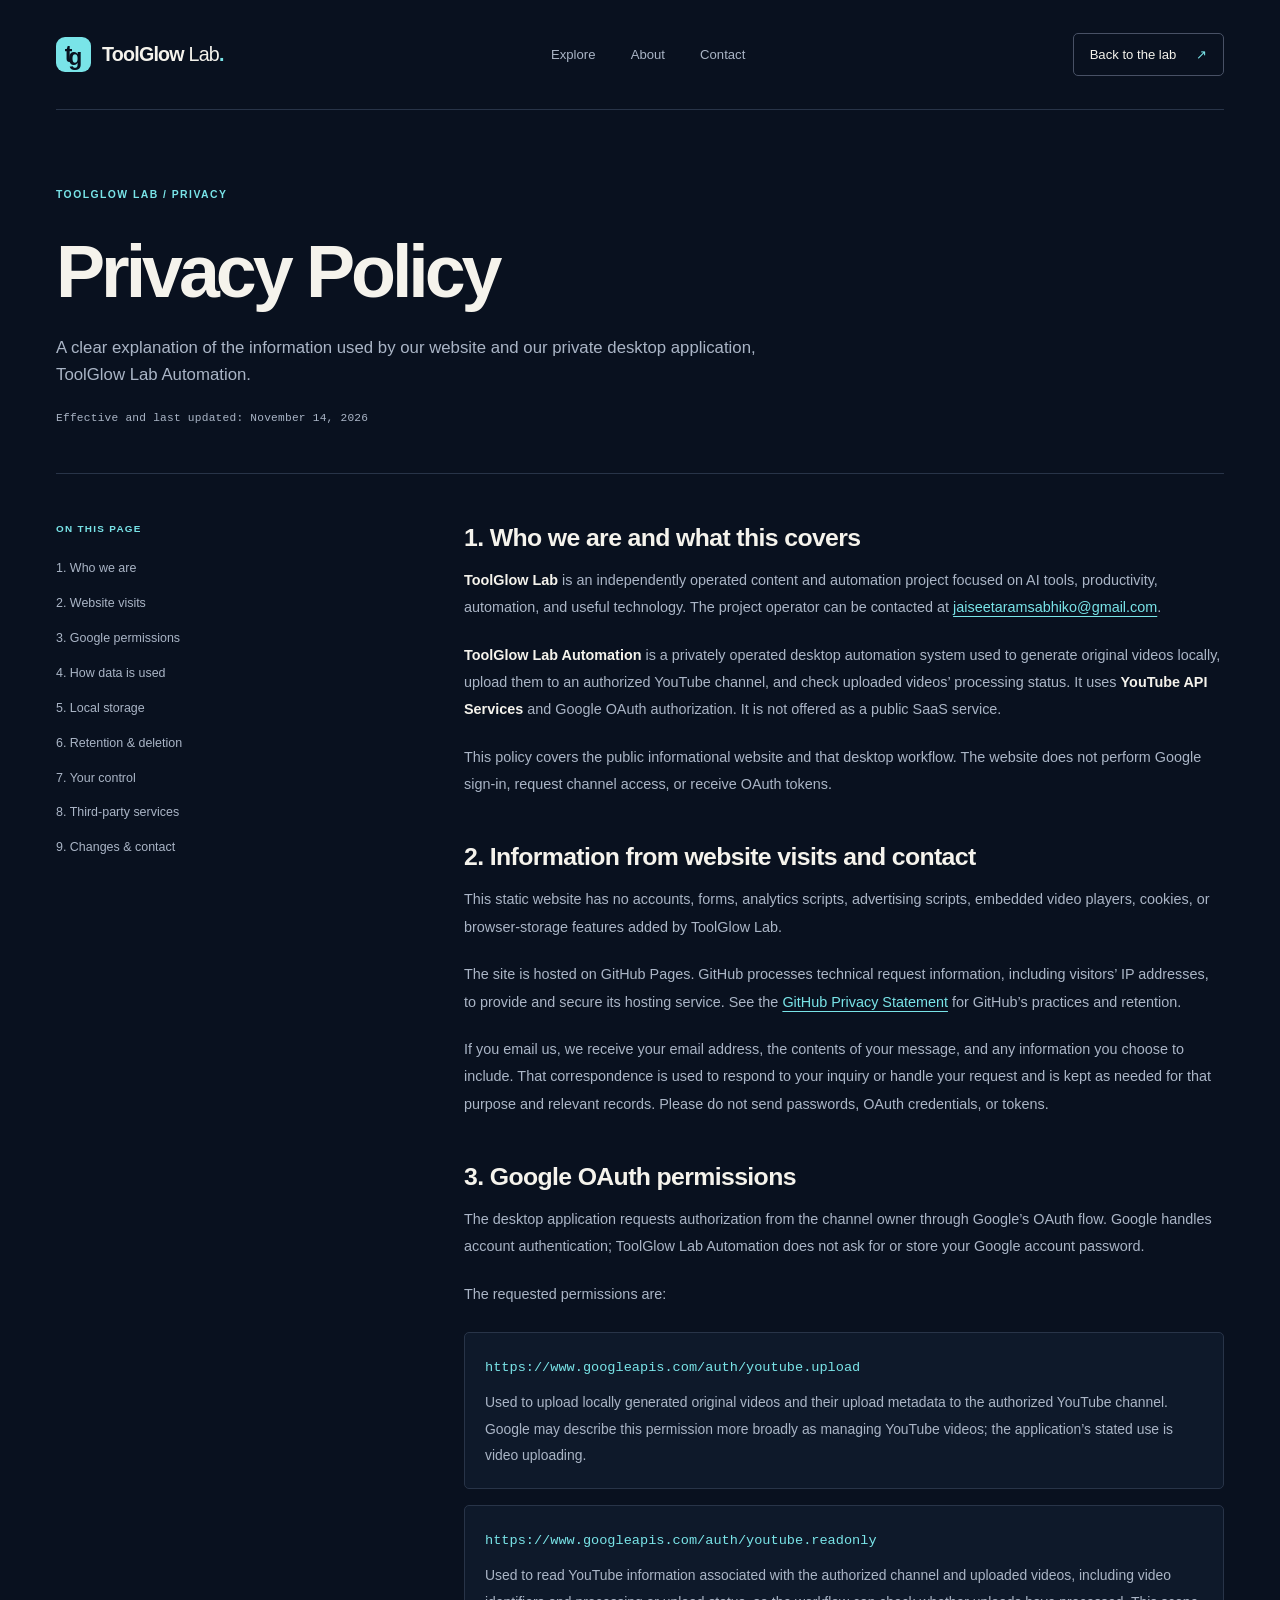
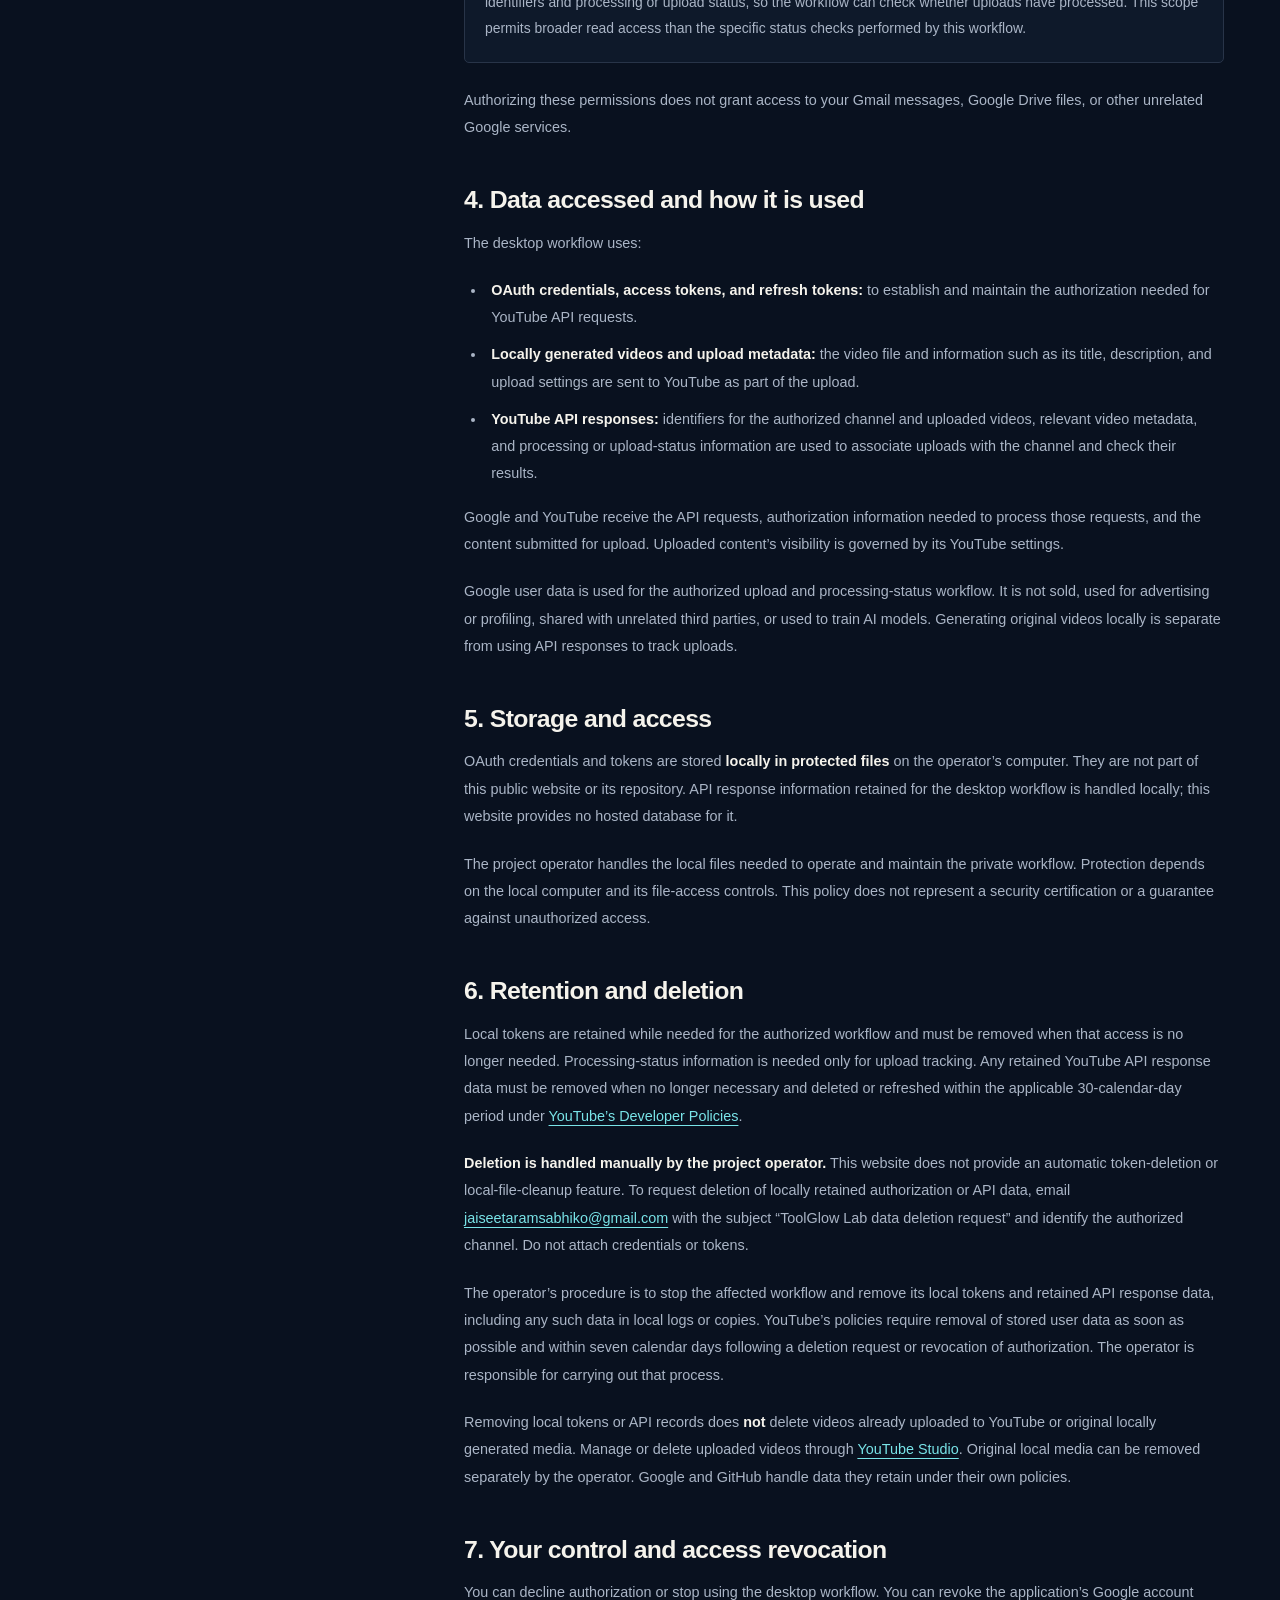
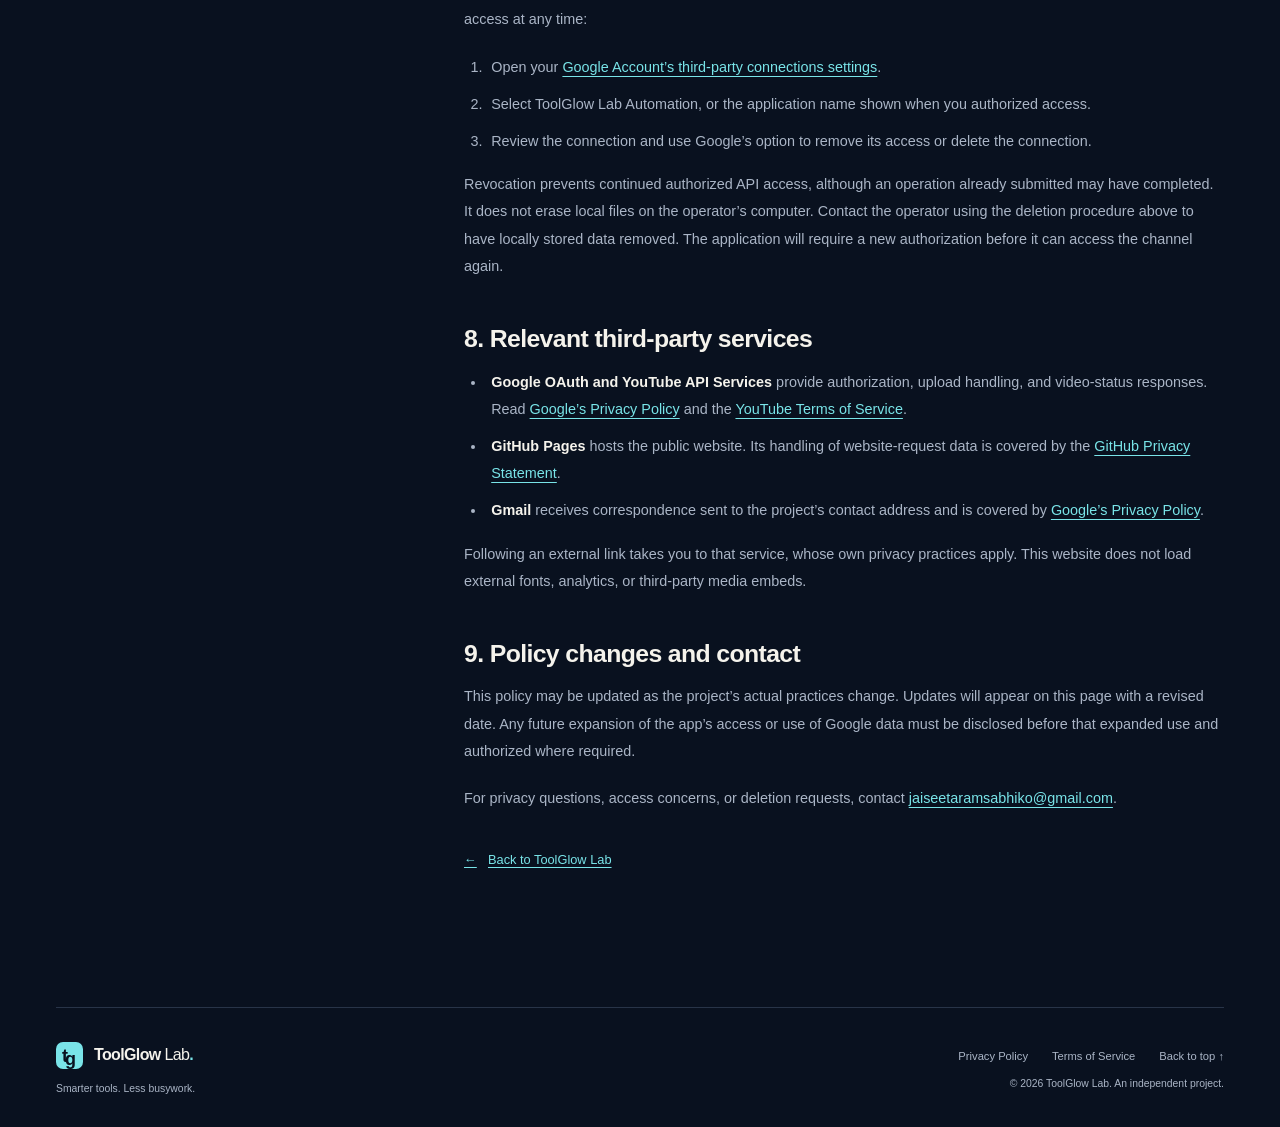
==== privacy.html @ 114b136e "Build ToolGlow Lab website and OAuth privacy documentation" ====
<!doctype html>
<html lang="en">
<head>
  <meta charset="utf-8">
  <meta name="viewport" content="width=device-width, initial-scale=1">
  <meta name="theme-color" content="#09111f">
  <title>Privacy Policy — ToolGlow Lab Automation</title>
  <meta name="description" content="How ToolGlow Lab Automation uses Google OAuth and YouTube API data, stores tokens locally, and handles access revocation and data deletion.">
  <link rel="canonical" href="https://devyanshmalhotra.github.io/toolglow-lab-site/privacy.html">
  <meta property="og:type" content="website">
  <meta property="og:site_name" content="ToolGlow Lab">
  <meta property="og:title" content="Privacy Policy — ToolGlow Lab Automation">
  <meta property="og:description" content="Understand our private desktop workflow, YouTube permissions, local token storage, and your control over access.">
  <meta property="og:url" content="https://devyanshmalhotra.github.io/toolglow-lab-site/privacy.html">
  <meta property="og:image" content="https://devyanshmalhotra.github.io/toolglow-lab-site/assets/social.png">
  <meta name="twitter:card" content="summary_large_image">
  <link rel="icon" href="assets/favicon.svg" type="image/svg+xml">
  <link rel="stylesheet" href="styles.css">
</head>
<body>
  <a class="skip-link" href="#main">Skip to content</a>
  <header class="site-header wrap"><a class="brand" href="index.html" aria-label="ToolGlow Lab home"><span class="brand-mark" aria-hidden="true">t<span>g</span></span><span>ToolGlow <strong>Lab</strong><span class="brand-dot">.</span></span></a><nav aria-label="Main navigation"><a href="index.html#explore">Explore</a><a href="index.html#about">About</a><a href="index.html#contact">Contact</a></nav><a class="header-contact" href="index.html">Back to the lab <span aria-hidden="true">↗</span></a></header>
  <main id="main" class="wrap">
    <div class="legal-hero"><p class="eyebrow">TOOLGLOW LAB / PRIVACY</p><h1>Privacy Policy</h1><p class="lead">A clear explanation of the information used by our website and our private desktop application, ToolGlow Lab Automation.</p><p class="legal-meta">Effective and last updated: November 14, 2026</p></div>
    <div class="legal-layout">
      <aside class="legal-toc" aria-label="Policy contents"><h2>ON THIS PAGE</h2><nav aria-label="Privacy Policy sections"><a href="#scope">1. Who we are</a><a href="#website">2. Website visits</a><a href="#permissions">3. Google permissions</a><a href="#data-use">4. How data is used</a><a href="#storage">5. Local storage</a><a href="#retention">6. Retention &amp; deletion</a><a href="#control">7. Your control</a><a href="#third-parties">8. Third-party services</a><a href="#changes">9. Changes &amp; contact</a></nav></aside>
      <article class="legal-content" aria-label="Privacy Policy for ToolGlow Lab Automation">
        <section id="scope"><h2>1. Who we are and what this covers</h2><p><strong>ToolGlow Lab</strong> is an independently operated content and automation project focused on AI tools, productivity, automation, and useful technology. The project operator can be contacted at <a href="mailto:jaiseetaramsabhiko@gmail.com">jaiseetaramsabhiko@gmail.com</a>.</p><p><strong>ToolGlow Lab Automation</strong> is a privately operated desktop automation system used to generate original videos locally, upload them to an authorized YouTube channel, and check uploaded videos’ processing status. It uses <strong>YouTube API Services</strong> and Google OAuth authorization. It is not offered as a public SaaS service.</p><p>This policy covers the public informational website and that desktop workflow. The website does not perform Google sign-in, request channel access, or receive OAuth tokens.</p></section>
        <section id="website"><h2>2. Information from website visits and contact</h2><p>This static website has no accounts, forms, analytics scripts, advertising scripts, embedded video players, cookies, or browser-storage features added by ToolGlow Lab.</p><p>The site is hosted on GitHub Pages. GitHub processes technical request information, including visitors’ IP addresses, to provide and secure its hosting service. See the <a href="https://docs.github.com/en/site-policy/privacy-policies/github-general-privacy-statement">GitHub Privacy Statement</a> for GitHub’s practices and retention.</p><p>If you email us, we receive your email address, the contents of your message, and any information you choose to include. That correspondence is used to respond to your inquiry or handle your request and is kept as needed for that purpose and relevant records. Please do not send passwords, OAuth credentials, or tokens.</p></section>
        <section id="permissions"><h2>3. Google OAuth permissions</h2><p>The desktop application requests authorization from the channel owner through Google’s OAuth flow. Google handles account authentication; ToolGlow Lab Automation does not ask for or store your Google account password.</p><p>The requested permissions are:</p><dl class="scope-list"><div><dt><code>https://www.googleapis.com/auth/youtube.upload</code></dt><dd>Used to upload locally generated original videos and their upload metadata to the authorized YouTube channel. Google may describe this permission more broadly as managing YouTube videos; the application’s stated use is video uploading.</dd></div><div><dt><code>https://www.googleapis.com/auth/youtube.readonly</code></dt><dd>Used to read YouTube information associated with the authorized channel and uploaded videos, including video identifiers and processing or upload status, so the workflow can check whether uploads have processed. This scope permits broader read access than the specific status checks performed by this workflow.</dd></div></dl><p>Authorizing these permissions does not grant access to your Gmail messages, Google Drive files, or other unrelated Google services.</p></section>
        <section id="data-use"><h2>4. Data accessed and how it is used</h2><p>The desktop workflow uses:</p><ul><li><strong>OAuth credentials, access tokens, and refresh tokens:</strong> to establish and maintain the authorization needed for YouTube API requests.</li><li><strong>Locally generated videos and upload metadata:</strong> the video file and information such as its title, description, and upload settings are sent to YouTube as part of the upload.</li><li><strong>YouTube API responses:</strong> identifiers for the authorized channel and uploaded videos, relevant video metadata, and processing or upload-status information are used to associate uploads with the channel and check their results.</li></ul><p>Google and YouTube receive the API requests, authorization information needed to process those requests, and the content submitted for upload. Uploaded content’s visibility is governed by its YouTube settings.</p><p>Google user data is used for the authorized upload and processing-status workflow. It is not sold, used for advertising or profiling, shared with unrelated third parties, or used to train AI models. Generating original videos locally is separate from using API responses to track uploads.</p></section>
        <section id="storage"><h2>5. Storage and access</h2><p>OAuth credentials and tokens are stored <strong>locally in protected files</strong> on the operator’s computer. They are not part of this public website or its repository. API response information retained for the desktop workflow is handled locally; this website provides no hosted database for it.</p><p>The project operator handles the local files needed to operate and maintain the private workflow. Protection depends on the local computer and its file-access controls. This policy does not represent a security certification or a guarantee against unauthorized access.</p></section>
        <section id="retention"><h2>6. Retention and deletion</h2><p>Local tokens are retained while needed for the authorized workflow and must be removed when that access is no longer needed. Processing-status information is needed only for upload tracking. Any retained YouTube API response data must be removed when no longer necessary and deleted or refreshed within the applicable 30-calendar-day period under <a href="https://developers.google.com/youtube/terms/developer-policies">YouTube’s Developer Policies</a>.</p><p><strong>Deletion is handled manually by the project operator.</strong> This website does not provide an automatic token-deletion or local-file-cleanup feature. To request deletion of locally retained authorization or API data, email <a href="mailto:jaiseetaramsabhiko@gmail.com?subject=ToolGlow%20Lab%20data%20deletion%20request">jaiseetaramsabhiko@gmail.com</a> with the subject “ToolGlow Lab data deletion request” and identify the authorized channel. Do not attach credentials or tokens.</p><p>The operator’s procedure is to stop the affected workflow and remove its local tokens and retained API response data, including any such data in local logs or copies. YouTube’s policies require removal of stored user data as soon as possible and within seven calendar days following a deletion request or revocation of authorization. The operator is responsible for carrying out that process.</p><p>Removing local tokens or API records does <strong>not</strong> delete videos already uploaded to YouTube or original locally generated media. Manage or delete uploaded videos through <a href="https://studio.youtube.com/">YouTube Studio</a>. Original local media can be removed separately by the operator. Google and GitHub handle data they retain under their own policies.</p></section>
        <section id="control"><h2>7. Your control and access revocation</h2><p>You can decline authorization or stop using the desktop workflow. You can revoke the application’s Google account access at any time:</p><ol><li>Open your <a href="https://myaccount.google.com/connections">Google Account’s third-party connections settings</a>.</li><li>Select ToolGlow Lab Automation, or the application name shown when you authorized access.</li><li>Review the connection and use Google’s option to remove its access or delete the connection.</li></ol><p>Revocation prevents continued authorized API access, although an operation already submitted may have completed. It does not erase local files on the operator’s computer. Contact the operator using the deletion procedure above to have locally stored data removed. The application will require a new authorization before it can access the channel again.</p></section>
        <section id="third-parties"><h2>8. Relevant third-party services</h2><ul><li><strong>Google OAuth and YouTube API Services</strong> provide authorization, upload handling, and video-status responses. Read <a href="https://policies.google.com/privacy">Google’s Privacy Policy</a> and the <a href="https://www.youtube.com/t/terms">YouTube Terms of Service</a>.</li><li><strong>GitHub Pages</strong> hosts the public website. Its handling of website-request data is covered by the <a href="https://docs.github.com/en/site-policy/privacy-policies/github-general-privacy-statement">GitHub Privacy Statement</a>.</li><li><strong>Gmail</strong> receives correspondence sent to the project’s contact address and is covered by <a href="https://policies.google.com/privacy">Google’s Privacy Policy</a>.</li></ul><p>Following an external link takes you to that service, whose own privacy practices apply. This website does not load external fonts, analytics, or third-party media embeds.</p></section>
        <section id="changes"><h2>9. Policy changes and contact</h2><p>This policy may be updated as the project’s actual practices change. Updates will appear on this page with a revised date. Any future expansion of the app’s access or use of Google data must be disclosed before that expanded use and authorized where required.</p><p>For privacy questions, access concerns, or deletion requests, contact <a href="mailto:jaiseetaramsabhiko@gmail.com">jaiseetaramsabhiko@gmail.com</a>.</p><a class="back-link" href="index.html"><span aria-hidden="true">←</span> Back to ToolGlow Lab</a></section>
      </article>
    </div>
  </main>
  <footer class="site-footer wrap"><div><a class="brand footer-brand" href="index.html"><span class="brand-mark" aria-hidden="true">t<span>g</span></span><span>ToolGlow <strong>Lab</strong><span class="brand-dot">.</span></span></a><p>Smarter tools. Less busywork.</p></div><div class="footer-end"><nav aria-label="Legal navigation"><a href="privacy.html" aria-current="page">Privacy Policy</a><a href="terms.html">Terms of Service</a><a href="#main">Back to top ↑</a></nav><p>© 2026 ToolGlow Lab. An independent project.</p></div></footer>
</body>
</html>
---- styles.css ----
/* ToolGlow Lab — system fonts, local assets, no external requests. */
:root{color-scheme:dark;--bg:#09111f;--panel:#0e192a;--text:#f5f3ec;--muted:#aab5c6;--cyan:#79e4e8;--orange:#ffab73;--line:#283448;--font:Inter,"Segoe UI",Arial,sans-serif}
*,*::before,*::after{box-sizing:border-box}
html{scroll-behavior:smooth;scroll-padding-top:2rem}
body{margin:0;background:var(--bg);color:var(--text);font-family:var(--font);font-size:16px;line-height:1.65;-webkit-font-smoothing:antialiased}
::selection{background:var(--cyan);color:var(--bg)}
a{color:inherit;text-underline-offset:.25em}
a:hover{color:var(--cyan)}
a:focus-visible,summary:focus-visible{outline:3px solid var(--cyan);outline-offset:6px;border-radius:3px}
svg{display:block;fill:none;stroke:currentColor;stroke-width:1.6;stroke-linejoin:round;stroke-linecap:round}
h1,h2,h3,p{margin-top:0}
h1,h2,h3{line-height:1.1}
h2{font-size:clamp(2rem,3.5vw,3.3rem);letter-spacing:-.045em;font-weight:600;margin-bottom:1.5rem}
h3{font-size:1.25rem;font-weight:600;letter-spacing:-.025em}
p{color:var(--muted);margin-bottom:1.25rem}
.wrap{width:min(1280px,calc(100% - 112px));margin-inline:auto}
.cyan{color:var(--cyan)}.orange{color:var(--orange)}
.skip-link{position:fixed;left:1rem;top:-100px;background:var(--cyan);color:var(--bg);padding:.8rem 1.2rem;z-index:10;font-weight:700}
.skip-link:focus{top:1rem}
.site-header{min-height:110px;display:flex;align-items:center;justify-content:space-between;gap:2rem;border-bottom:1px solid var(--line)}
.brand{display:inline-flex;align-items:center;gap:11px;text-decoration:none;font-size:1.23rem;letter-spacing:-.04em;white-space:nowrap;font-weight:600;color:var(--text)}
.brand strong{font-weight:400}.brand-dot{color:var(--cyan)}
.brand-mark{height:35px;width:35px;display:inline-flex;align-items:center;justify-content:center;background:var(--cyan);color:var(--bg);font-weight:750;font-size:23px;letter-spacing:-4px;border-radius:9px;padding-right:4px;line-height:1}.brand-mark span{transform:translateY(3px)}
.site-header nav{display:flex;align-items:center;gap:2.2rem}
.site-header nav a,.header-contact{font-size:.82rem;text-decoration:none;color:var(--muted)}
.site-header nav a:hover{color:var(--text)}
.header-contact{padding:.6rem 1rem;border:1px solid #485165;border-radius:5px;color:var(--text)}
.header-contact span{padding-left:1rem;color:var(--cyan)}
.hero{display:grid;grid-template-columns:1.15fr 1fr;align-items:center;gap:3rem;padding-block:94px 88px}
.eyebrow{display:flex;align-items:center;gap:10px;font-size:.65rem;letter-spacing:.14em;font-weight:650;text-transform:uppercase;color:var(--cyan);margin-bottom:1.8rem}
.status-dot{display:inline-block;width:6px;height:6px;border-radius:50%;background:var(--cyan);box-shadow:0 0 13px #79e4e855;flex-shrink:0}
.hero h1{font-size:clamp(3rem,5.8vw,5.65rem);letter-spacing:-.065em;font-weight:600;line-height:1.055;margin-bottom:1.8rem}
.hero-description{font-size:1.02rem;max-width:440px;line-height:1.8}
.hero-actions{display:flex;gap:1.8rem;align-items:center;margin-top:2rem}
.button{display:inline-flex;gap:2.2rem;align-items:center;padding:.85rem 1.25rem;font-size:.8rem;font-weight:700;text-decoration:none;border-radius:4px;transition:transform .2s,background .2s}
.button-primary{background:var(--cyan);color:var(--bg)}
.button-primary:hover{background:#a5f4f5;color:var(--bg);transform:translateY(-2px)}
.text-link{font-size:.8rem;text-decoration:none;display:inline-flex;align-items:center;gap:1rem;color:var(--text);padding-block:.5rem}
.text-link span{color:var(--cyan)}
.hero-note{font-size:.68rem;margin:1.8rem 0 0;color:#8d9aae}
.hero-note span{display:inline-grid;place-items:center;border:1px solid #667387;border-radius:4px;width:22px;height:16px;font-size:8px;margin-right:7px;color:var(--muted)}
.lab-visual{position:relative;height:450px;isolation:isolate;border:1px solid var(--line);border-radius:13px;overflow:hidden;background:radial-gradient(ellipse at 55% 40%,#15334466,transparent 67%),linear-gradient(#16243744 1px,transparent 1px),linear-gradient(90deg,#16243744 1px,transparent 1px),#0c1625;background-size:auto,28px 28px,28px 28px,auto;animation:arrive .8s ease-out both}
.visual-topline,.visual-bottomline{position:absolute;left:24px;right:24px;display:flex;align-items:center;justify-content:space-between;font-family:Consolas,monospace;font-size:9px;letter-spacing:.13em;color:var(--muted)}
.visual-topline{top:17px}.visual-cross{font-size:20px;color:var(--cyan)}.visual-bottomline{bottom:20px;font-size:8px;gap:8px}.visual-bottomline>span:nth-child(2){color:#4e6479;overflow:hidden}
.orbit{border:1px solid #79e4e81a;position:absolute;border-radius:50%;z-index:-1}.orbit-one{width:330px;height:330px;left:calc(50% - 165px);top:45px}.orbit-two{width:440px;height:440px;left:calc(50% - 220px);top:-10px}
.idea-label{position:absolute;left:29px;top:73px;font-size:11px;color:var(--muted);display:flex;gap:9px;align-items:center;transform:rotate(-5deg)}
.tiny-square{width:7px;height:7px;background:var(--orange)}
.tool-tile{position:absolute;width:76px;height:76px;border-radius:19px;display:grid;place-items:center;box-shadow:0 18px 26px #0005;z-index:2}.tool-tile svg{width:42px;height:42px;stroke-width:2}
.tile-cyan{background:#b0f4ed;color:#113a42;top:111px;left:45px;transform:rotate(-13deg);border:5px solid #79d7d5}
.tile-cyan svg{fill:#113a42;stroke-width:0}
.tile-orange{background:#ffbc8a;color:#663818;right:32px;top:89px;transform:rotate(15deg);border:5px solid #e99b66}
.tile-small{width:58px;height:58px;background:#192b42;color:var(--cyan);border:1px solid #3b5268;right:23px;bottom:106px;transform:rotate(-8deg)}.tile-small svg{width:32px;height:32px}
.workflow-card{position:absolute;left:19%;top:165px;width:66%;padding:23px 25px 20px;background:linear-gradient(125deg,#21354a,#142539);border:1px solid #476276;border-radius:10px;transform:rotate(-4deg);box-shadow:0 25px 50px #0005}
.workflow-card-label{display:flex;gap:8px;align-items:center;font-family:Consolas,monospace;font-size:8px;letter-spacing:.07em;color:var(--cyan);margin-bottom:19px}
.workflow-card>div:nth-child(2){font-size:clamp(1.4rem,2.5vw,2rem);line-height:1.15;font-weight:600;letter-spacing:-.045em}.workflow-card>div:nth-child(2)>span{color:#b6c7d6}
.workflow-line{display:flex;gap:5px;margin-top:22px;align-items:center}.workflow-line>span{width:33px;height:4px;border-radius:8px;background:var(--cyan)}.workflow-line>span:nth-child(2){opacity:.4}.workflow-line>span:nth-child(3){opacity:.15}.workflow-line b{margin-left:auto;color:var(--cyan);line-height:1;font-size:20px}
.time-label{position:absolute;bottom:62px;left:45px;font-size:10px;display:flex;gap:10px;align-items:center;color:var(--muted)}.time-label>span{border:1px solid #446961;color:var(--cyan);border-radius:50%;width:19px;height:19px;display:grid;place-items:center}
.topic-strip{border-block:1px solid var(--line);background:#0d1827}.topic-strip>.wrap{display:flex;justify-content:space-between;gap:2rem;padding-block:19px;font-size:.7rem;color:var(--muted)}.topic-strip strong{font-weight:500;color:var(--text)}.strip-topics{display:flex;gap:1.5rem;align-items:center;letter-spacing:.12em;font-size:.6rem}.strip-topics i{font-style:normal;color:var(--orange);font-size:1rem;line-height:1}
.section{padding-block:92px;border-bottom:1px solid var(--line)}
.section-heading{display:flex;justify-content:space-between;align-items:flex-end;gap:2rem;margin-bottom:42px}.section-heading h2{margin-bottom:0}.section-heading>p{font-size:.87rem;margin-bottom:3px;line-height:1.8}
.category-grid{display:grid;grid-template-columns:repeat(4,1fr);border:1px solid var(--line);border-radius:7px;overflow:hidden;background:linear-gradient(140deg,#101d2e55,transparent)}
.category{position:relative;padding:29px 25px 25px;transition:background .2s}.category+.category{border-left:1px solid var(--line)}.category:hover{background:#152438}.category-number{position:absolute;right:23px;top:26px;color:#8491a5;font-size:.62rem;font-family:Consolas,monospace}.category-icon{width:39px;height:39px;color:var(--cyan);margin-bottom:38px}.category:nth-child(even) .category-icon{color:var(--orange)}.category h3{margin-bottom:14px}.category p{font-size:.8rem;line-height:1.85;min-height:90px}.category-label{font-size:.48rem;letter-spacing:.11em;color:#a2b2c7;display:block;margin-top:2rem}
.about-section{display:grid;grid-template-columns:1fr 1fr;gap:6rem}.about-copy p{font-size:.9rem;line-height:1.9}.about-copy .large-copy{font-size:1.25rem;line-height:1.6;color:var(--text);letter-spacing:-.02em}.about-copy .text-link{margin-top:.4rem}
.shorts-section{display:grid;grid-template-columns:1fr 1fr;gap:6rem;align-items:center}.shorts-art{min-height:480px;position:relative;display:grid;place-items:center;overflow:hidden;background:radial-gradient(ellipse at 50% 45%,#10353f 0,transparent 70%),#0c1726;border:1px solid var(--line);border-radius:8px}.shorts-art::before,.shorts-art::after{content:"";position:absolute;width:240px;height:340px;border:1px solid #2d4653;border-radius:18px;transform:rotate(-14deg)}.shorts-art::after{transform:rotate(12deg);border-color:#42504a}.shorts-frame{position:relative;z-index:1;width:226px;min-height:355px;background:var(--cyan);color:var(--bg);border:6px solid #20404b;border-radius:19px;padding:21px 18px;transform:rotate(-5deg);box-shadow:0 25px 50px #0006;display:flex;flex-direction:column}.shorts-frame-label{font-family:Consolas,monospace;font-size:8px;letter-spacing:.1em}.shorts-star{font-size:79px;line-height:1.3;margin-block:8px;align-self:flex-end}.shorts-art-title{font-size:31px;font-weight:650;letter-spacing:-.055em;line-height:1.03}.shorts-art-title em{font-style:normal;color:#22515a}.shorts-frame-bottom{display:flex;justify-content:space-between;border-top:1px solid #34757a;padding-top:12px;margin-top:24px;font-size:7px;letter-spacing:.03em}.art-caption{position:absolute;bottom:17px;font-size:8px;letter-spacing:.16em;color:var(--muted)}
.shorts-copy>p:not(.eyebrow){font-size:.88rem;line-height:1.9}.process-list{list-style:none;padding:0;margin:26px 0}.process-list li{display:flex;gap:18px;padding:17px 0;border-top:1px solid var(--line)}.process-list li>span{font-family:Consolas,monospace;color:var(--orange);font-size:10px;padding-top:3px}.process-list h3{font-size:.85rem;margin:0 0 7px}.process-list p{font-size:.78rem;margin-bottom:0}.shorts-copy .small-note{font-size:.65rem!important;color:#9caabd}
.automation-section{display:grid;grid-template-columns:1fr 1fr;gap:6rem}.automation-intro>p:not(.eyebrow){font-size:.88rem;max-width:320px}.automation-details>p{font-size:.9rem;line-height:1.9}.automation-details>p:first-child{color:var(--text)}code{font-family:Consolas,monospace;color:var(--cyan);font-size:.88em;overflow-wrap:anywhere}.info-note{display:flex;gap:12px;padding:18px 20px;background:#101f30;border-left:2px solid var(--cyan);margin-top:27px}.info-note>span{color:var(--cyan)}.info-note p{font-size:.75rem;line-height:1.8;margin:0}
.contact-section{padding-block:96px 100px;text-align:center}.contact-section .eyebrow{justify-content:center}.contact-section h2{font-size:clamp(2.2rem,4.8vw,4.4rem);line-height:1.1}.contact-section>p:not(.eyebrow){font-size:.85rem}.contact-email{display:inline-flex;align-items:center;justify-content:center;gap:1.4rem;padding-bottom:8px;border-bottom:1px solid #596573;text-decoration:none;font-size:clamp(.85rem,2.1vw,1.3rem);overflow-wrap:anywhere}.contact-email span{color:var(--orange);flex-shrink:0}
.site-footer{border-top:1px solid var(--line);padding-block:34px 30px;display:flex;justify-content:space-between;align-items:center;gap:2rem}.footer-brand{font-size:1rem}.footer-brand .brand-mark{height:27px;width:27px;font-size:18px;border-radius:7px;letter-spacing:-3px}.site-footer p{font-size:.65rem;margin:10px 0 0}.footer-end{text-align:right}.footer-end nav{display:flex;gap:1.5rem}.footer-end nav a{font-size:.7rem;text-decoration:none;color:var(--muted)}.footer-end nav a:hover{color:var(--cyan)}
/* Legal pages share the same accessible, buildless navigation and typography. */
.legal-hero{padding-block:76px 45px;border-bottom:1px solid var(--line)}.legal-hero h1{font-size:clamp(2.5rem,6vw,4.6rem);letter-spacing:-.055em;margin-bottom:1.3rem}.legal-hero .lead{max-width:700px;font-size:1.05rem}.legal-meta{font-family:Consolas,monospace;font-size:.7rem;letter-spacing:.02em;margin-bottom:0}
.legal-layout{display:grid;grid-template-columns:230px minmax(0,760px);gap:80px;padding-block:50px 90px;justify-content:space-between;align-items:start}.legal-toc{position:sticky;top:28px}.legal-toc h2{font-size:.62rem;letter-spacing:.13em;color:var(--cyan);margin-bottom:1rem}.legal-toc a{display:block;padding:.45rem 0;font-size:.78rem;color:var(--muted);text-decoration:none}.legal-toc a:hover{color:var(--cyan)}.legal-content section{margin-bottom:2.8rem;scroll-margin-top:2rem}.legal-content h2{font-size:1.55rem;letter-spacing:-.025em;margin-bottom:1rem}.legal-content h3{font-size:1rem;margin:1.6rem 0 .8rem}.legal-content p,.legal-content li{font-size:.9rem;line-height:1.9;color:var(--muted)}.legal-content strong{color:var(--text);font-weight:600}.legal-content a{color:var(--cyan);overflow-wrap:anywhere}.legal-content ul,.legal-content ol{padding-left:1.4rem}.legal-content li{padding-left:.3rem;margin-bottom:.6rem}.legal-content .info-note{margin-bottom:2rem}.scope-list{display:grid;gap:1rem;margin:1.5rem 0}.scope-list>div{padding:20px;background:var(--panel);border:1px solid var(--line);border-radius:5px}.scope-list dt{margin-bottom:.6rem}.scope-list dd{margin:0;font-size:.87rem;color:var(--muted);line-height:1.9}.scope-list code{font-size:.85rem}.legal-content .back-link{display:inline-flex;gap:.7rem;margin-top:1rem;font-size:.8rem}
.error-page{min-height:65vh;padding-block:100px}.error-page h1{font-size:clamp(2.5rem,6vw,5rem);letter-spacing:-.05em}.error-page .button{margin-top:1rem}
@keyframes arrive{from{opacity:0;transform:translateY(12px)}to{opacity:1;transform:translateY(0)}}
@media(min-width:1600px){.hero{padding-block:110px}.hero h1{font-size:5.8rem}}
@media(max-width:1100px){.wrap{width:calc(100% - 64px)}.hero{gap:2rem}.hero-actions{gap:1rem}.hero-actions .text-link{font-size:.7rem}.hero h1{font-size:clamp(3rem,6vw,5rem)}.category{padding:24px 18px}.category-label{font-size:.44rem}.about-section,.shorts-section,.automation-section{gap:3.5rem}.legal-layout{gap:45px;grid-template-columns:190px minmax(0,1fr)}}
@media(max-width:820px){.site-header{gap:1.2rem;min-height:94px}.site-header nav{gap:1.2rem}.site-header nav a{font-size:.73rem}.header-contact{display:none}.hero{grid-template-columns:1fr;padding-block:62px;gap:44px}.hero-copy{max-width:620px}.hero h1{font-size:clamp(3.3rem,9vw,5.4rem)}.hero-description{max-width:500px}.hero-actions .text-link{font-size:.8rem}.lab-visual{height:410px;width:100%;max-width:600px;justify-self:center}.workflow-card{width:56%;left:23%;top:140px}.workflow-card>div:nth-child(2){font-size:2.2rem}.tile-cyan{left:13%;top:97px}.tile-orange{right:14%;top:75px}.tile-small{right:11%;bottom:88px}.idea-label{left:11%;top:57px}.time-label{left:15%;bottom:58px}.topic-strip>.wrap{flex-wrap:wrap;justify-content:center;gap:.5rem}.strip-topics{gap:1.2rem}.section{padding-block:65px}.category-grid{grid-template-columns:repeat(2,1fr)}.category{padding:28px}.category:nth-child(3){border-left:0}.category:nth-child(n+3){border-top:1px solid var(--line)}.category p{min-height:0}.category-label{font-size:.5rem}.about-section,.automation-section{gap:2rem;grid-template-columns:1fr 1fr}.shorts-section{gap:2.5rem;grid-template-columns:.9fr 1fr}.shorts-art{min-height:420px}.shorts-frame{width:200px;min-height:330px}.shorts-art-title{font-size:28px}.shorts-art::before,.shorts-art::after{width:200px;height:320px}.shorts-star{font-size:70px}.section-heading>p{max-width:245px}.legal-layout{grid-template-columns:1fr;gap:35px}.legal-toc{position:static;border-bottom:1px solid var(--line);padding-bottom:25px}.legal-toc nav{display:flex;flex-wrap:wrap;gap:0 1.5rem}.site-footer{align-items:flex-start}.footer-end nav{gap:1rem}}
@media(max-width:560px){.wrap{width:calc(100% - 40px)}.site-header{min-height:112px;flex-wrap:wrap;align-content:center;gap:12px;padding-block:17px}.brand{font-size:1.15rem}.site-header nav{width:100%;justify-content:space-between;gap:.6rem}.site-header nav a{font-size:.75rem;padding-block:4px}.hero{padding-block:43px 42px;gap:35px}.eyebrow{font-size:.55rem;letter-spacing:.1em;margin-bottom:1.5rem}.hero h1{font-size:clamp(2.6rem,10.9vw,3.9rem)}.hero-description{font-size:.9rem}.hero-actions{gap:1.2rem;flex-wrap:wrap;margin-top:1.5rem}.button{padding:.8rem 1rem;gap:1.2rem}.hero-actions .text-link{font-size:.7rem}.hero-note{margin-top:1.3rem;font-size:.62rem}.lab-visual{height:365px}.visual-topline{left:17px;right:17px;font-size:8px}.visual-bottomline{left:17px;right:17px;font-size:7px}.workflow-card{width:66%;left:17%;top:133px;padding:21px 19px 18px}.workflow-card>div:nth-child(2){font-size:1.7rem}.workflow-card-label{font-size:6px;letter-spacing:.03em}.tool-tile{width:65px;height:65px;border-radius:16px}.tool-tile svg{width:34px;height:34px}.tile-cyan{left:9%;top:88px}.tile-orange{right:8%;top:69px}.tile-small{width:46px;height:46px;right:7%;bottom:77px;border-radius:12px}.tile-small svg{width:27px;height:27px}.idea-label{font-size:9px;left:9%;top:52px}.time-label{left:10%;bottom:47px;font-size:9px}.workflow-line{margin-top:18px}.topic-strip>.wrap{font-size:.62rem;padding-block:16px}.strip-topics{font-size:.49rem;gap:.8rem}.section{padding-block:53px}.section-heading{display:block;margin-bottom:28px}.section-heading>p{margin-top:20px;max-width:none;font-size:.8rem}.category{padding:22px 17px}.category-icon{width:32px;height:32px;margin-bottom:30px}.category h3{font-size:1.08rem}.category p{font-size:.73rem;line-height:1.8;margin-bottom:0}.category-label{font-size:.42rem;line-height:1.7;letter-spacing:.07em;margin-top:1.5rem}.category-number{top:22px;right:17px}.about-section,.shorts-section,.automation-section{grid-template-columns:1fr;gap:20px}.about-copy .large-copy{font-size:1.1rem}.about-copy p{font-size:.85rem}.shorts-section{gap:35px}.shorts-art{min-height:400px}.shorts-frame{width:215px;min-height:335px}.shorts-art-title{font-size:29px}.shorts-star{font-size:67px}.contact-section{padding-block:64px}.contact-section h2{font-size:clamp(2rem,8vw,3rem)}.contact-email{font-size:clamp(.7rem,3.4vw,1rem);gap:.65rem}.site-footer{flex-direction:column;gap:25px;padding-block:29px}.footer-end{text-align:left}.footer-end nav{flex-wrap:wrap;gap:10px 22px}.footer-end nav a{font-size:.65rem}.legal-hero{padding-block:48px 30px}.legal-hero .lead{font-size:.92rem}.legal-layout{padding-block:30px 50px}.legal-content h2{font-size:1.4rem}.legal-content p,.legal-content li{font-size:.86rem}.legal-toc a{font-size:.73rem}.legal-meta{font-size:.65rem}.legal-content section{margin-bottom:2.2rem}}
@media(prefers-reduced-motion:reduce){html{scroll-behavior:auto}*,*::before,*::after{animation:none!important;transition:none!important}}
@media(forced-colors:active){.brand-mark,.button-primary{border:1px solid ButtonText}.lab-visual,.shorts-art{border:1px solid CanvasText}.tool-tile{border:2px solid CanvasText}.status-dot{border:2px solid CanvasText}}
@media print{body{background:#fff;color:#111}p,.legal-content p,.legal-content li{color:#222}.site-header,.site-footer,.legal-toc,.skip-link,.lab-visual,.shorts-art{display:none}.wrap{width:100%}.hero,.about-section,.shorts-section,.automation-section,.legal-layout{display:block}.section,.hero,.legal-hero,.legal-layout{padding-block:20px}a,.cyan,.orange,code{color:#111}.category-grid{display:block}.category{break-inside:avoid}.legal-content section{break-inside:avoid}.info-note,.scope-list>div{background:#fff;border:1px solid #888}}
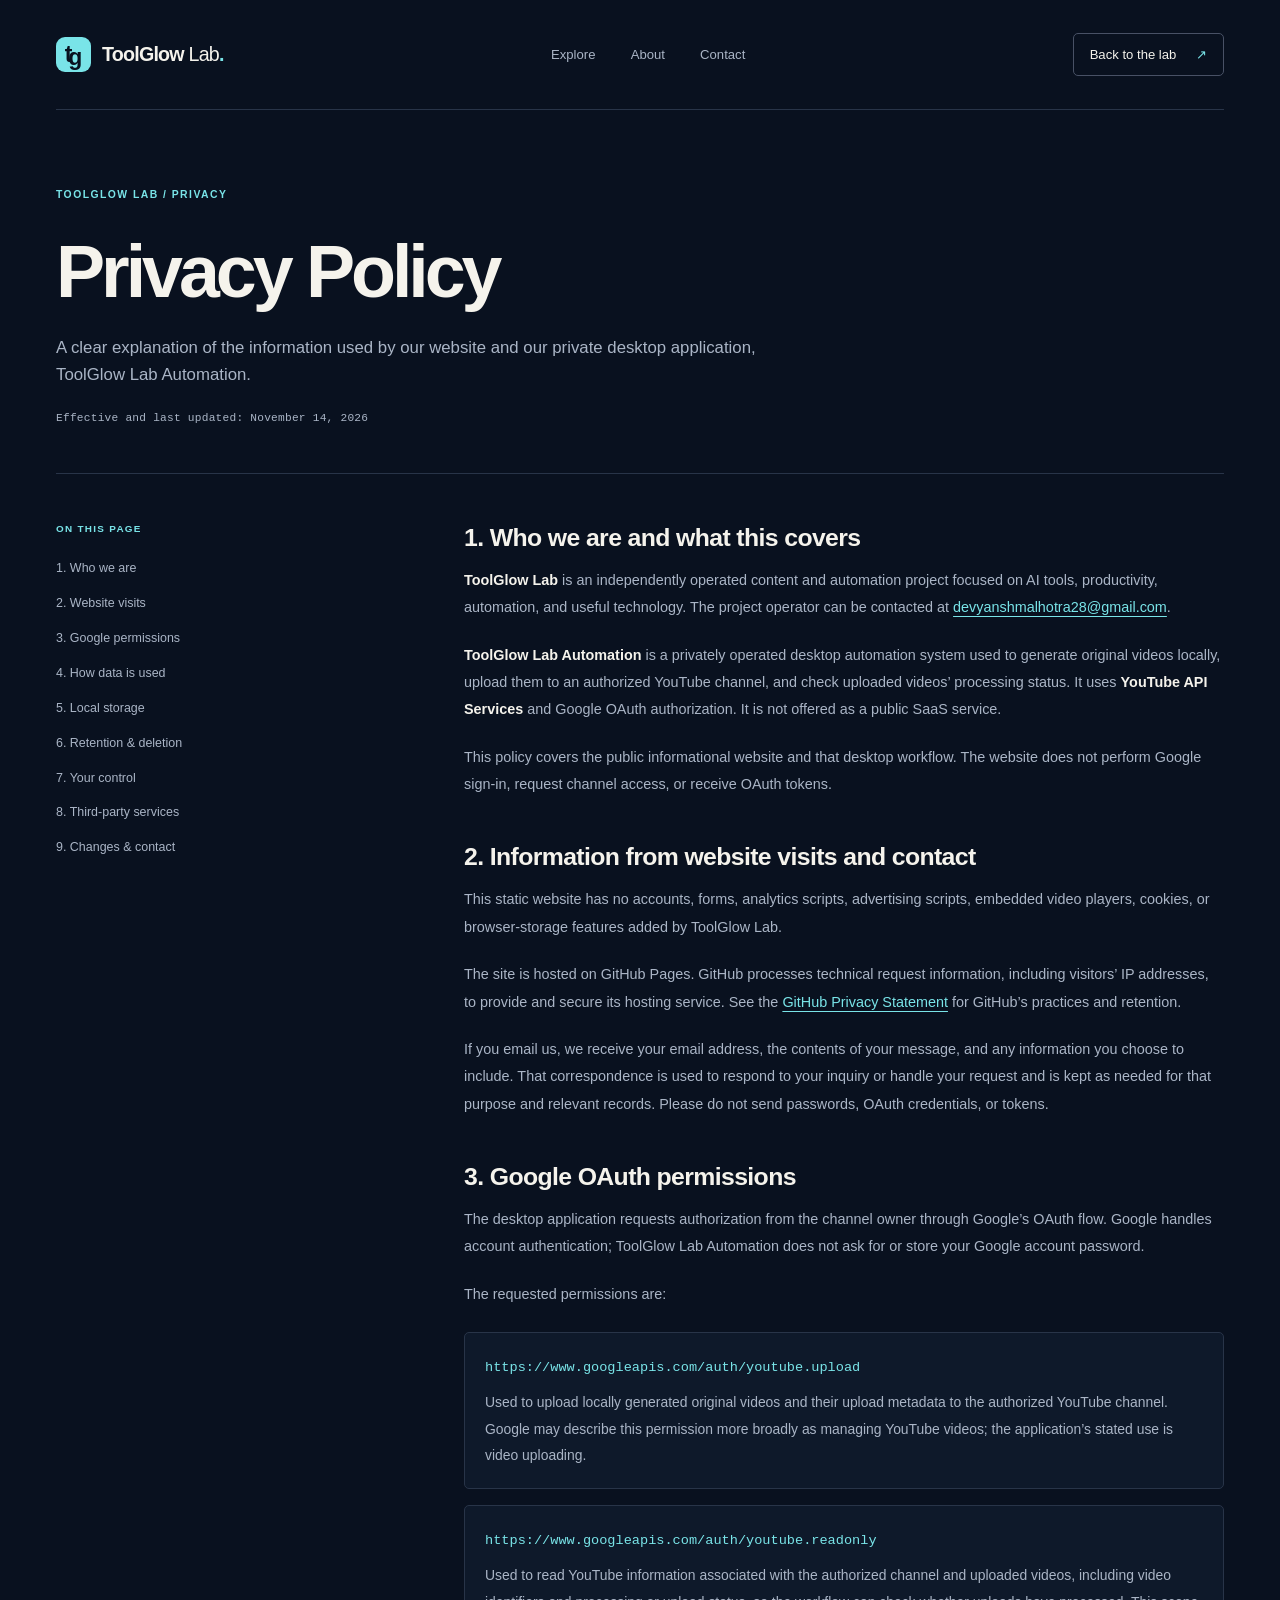
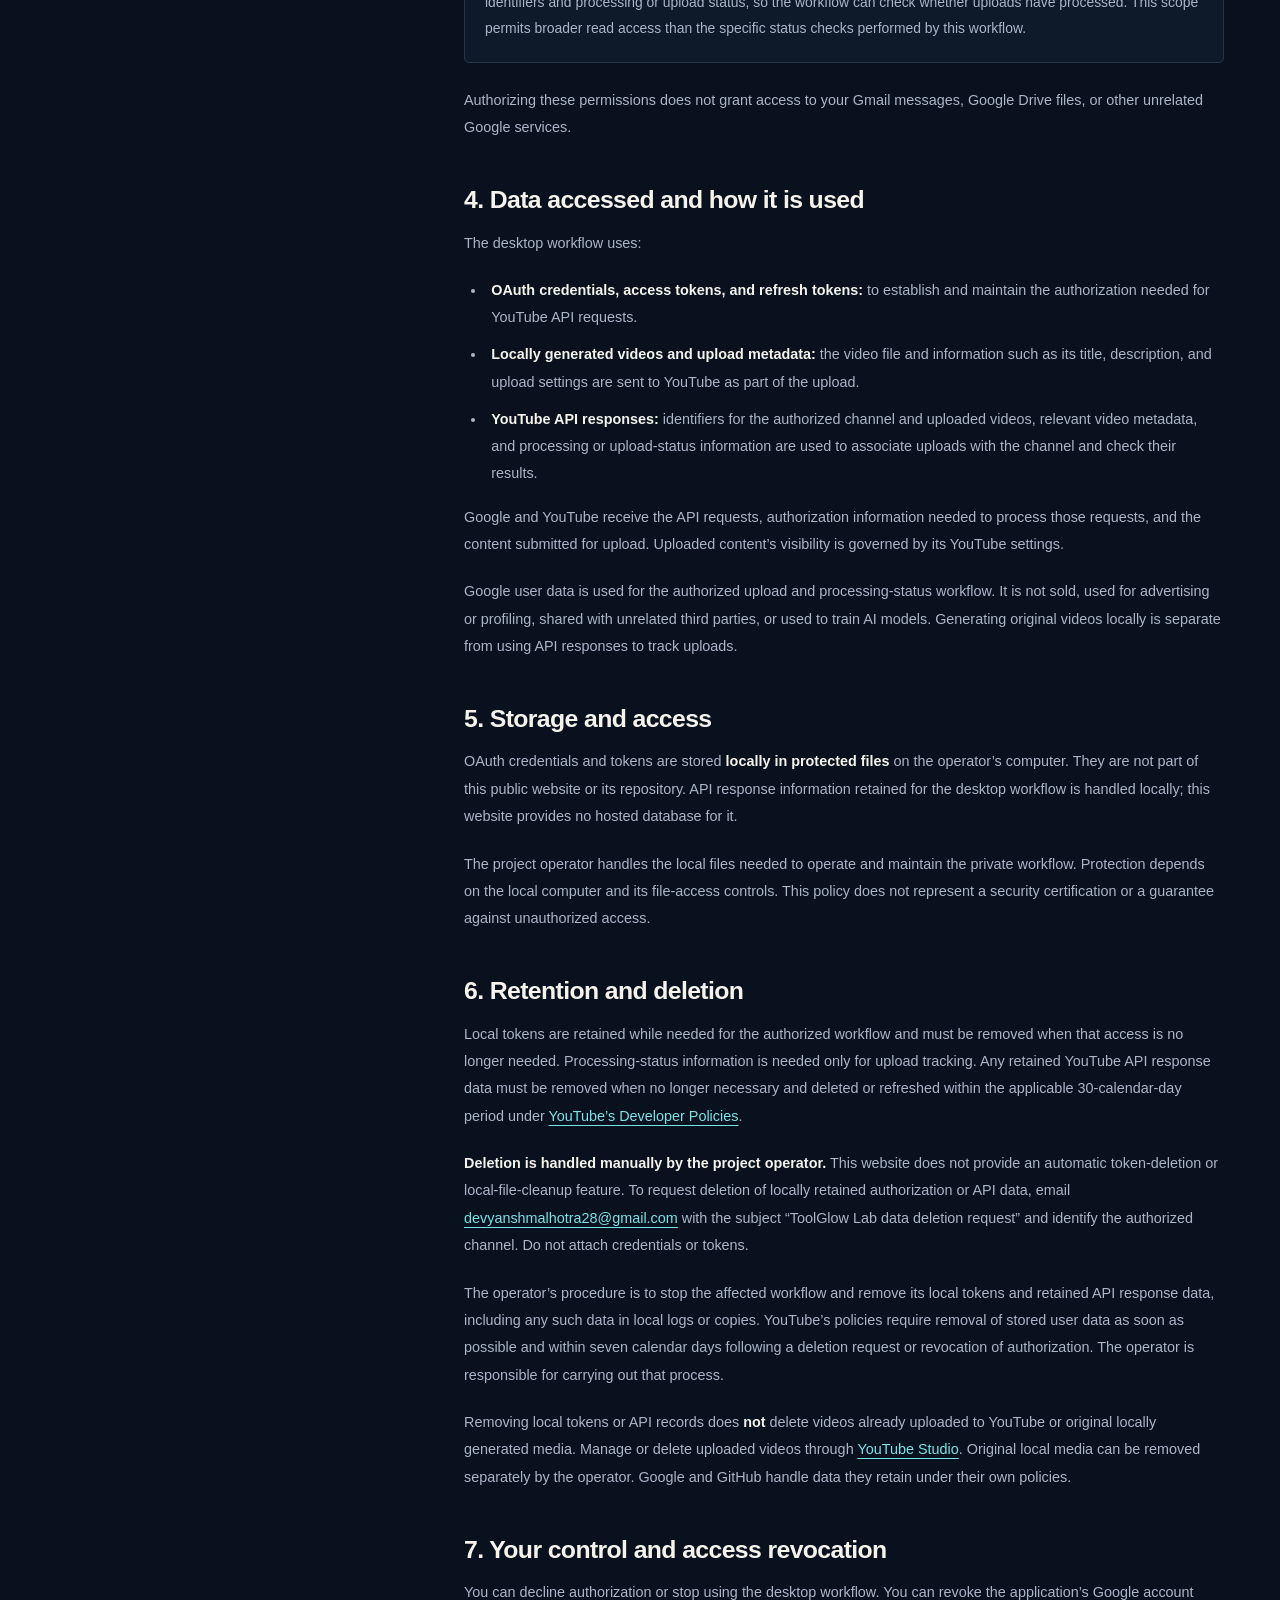
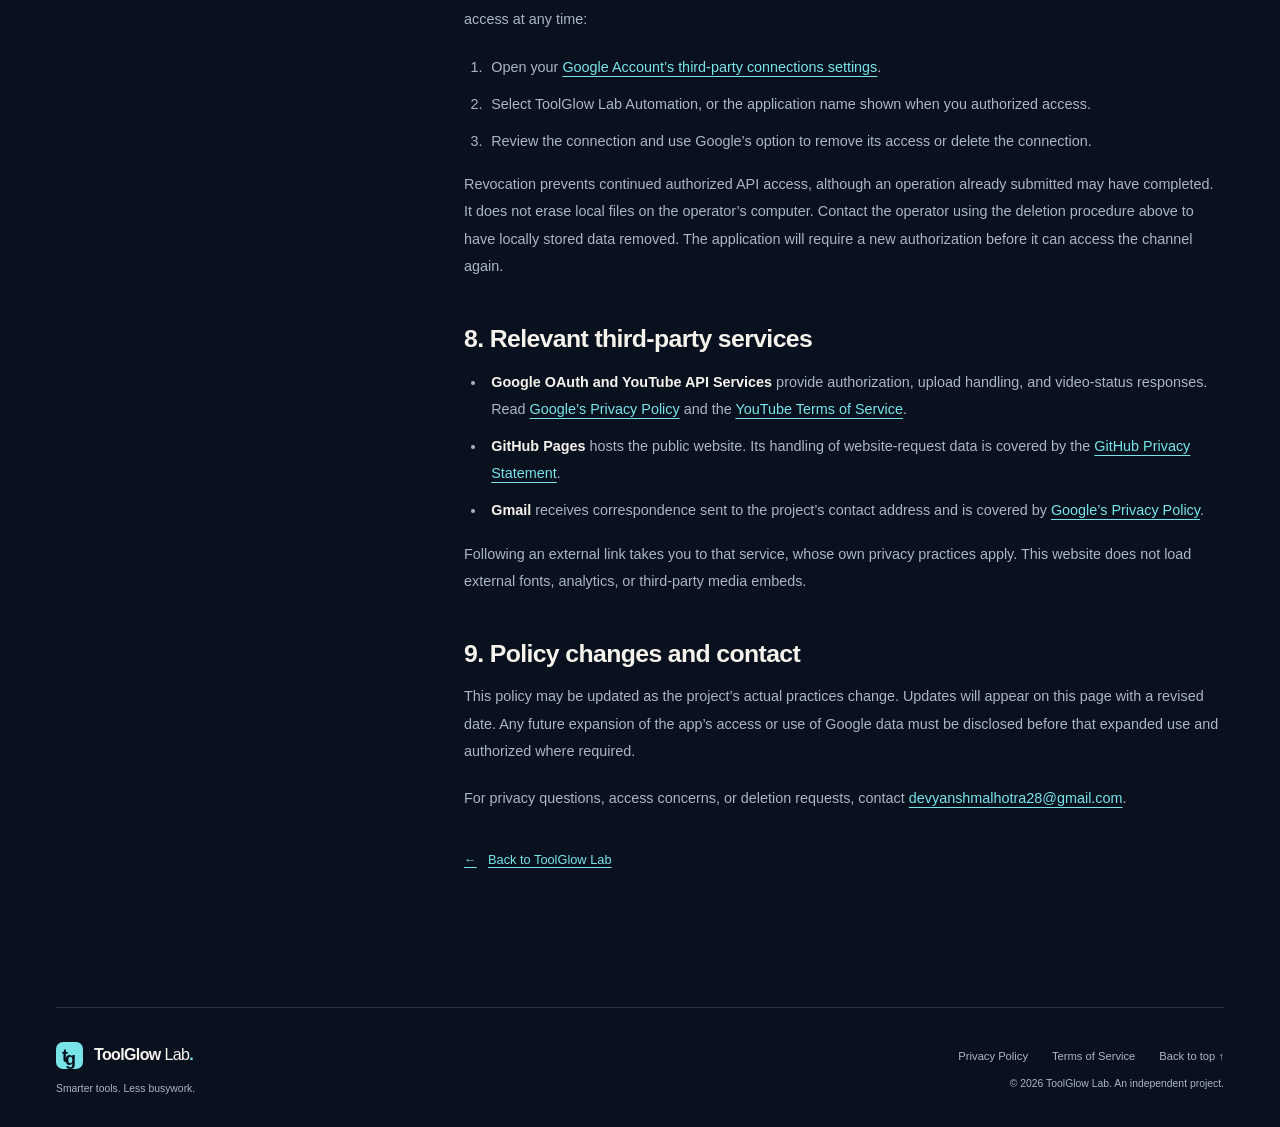
==== commit e93033ee: "Use public contact email for ToolGlow Lab" ====
--- a/privacy.html
+++ b/privacy.html
@@ -25,15 +25,15 @@
     <div class="legal-layout">
       <aside class="legal-toc" aria-label="Policy contents"><h2>ON THIS PAGE</h2><nav aria-label="Privacy Policy sections"><a href="#scope">1. Who we are</a><a href="#website">2. Website visits</a><a href="#permissions">3. Google permissions</a><a href="#data-use">4. How data is used</a><a href="#storage">5. Local storage</a><a href="#retention">6. Retention &amp; deletion</a><a href="#control">7. Your control</a><a href="#third-parties">8. Third-party services</a><a href="#changes">9. Changes &amp; contact</a></nav></aside>
       <article class="legal-content" aria-label="Privacy Policy for ToolGlow Lab Automation">
-        <section id="scope"><h2>1. Who we are and what this covers</h2><p><strong>ToolGlow Lab</strong> is an independently operated content and automation project focused on AI tools, productivity, automation, and useful technology. The project operator can be contacted at <a href="mailto:jaiseetaramsabhiko@gmail.com">jaiseetaramsabhiko@gmail.com</a>.</p><p><strong>ToolGlow Lab Automation</strong> is a privately operated desktop automation system used to generate original videos locally, upload them to an authorized YouTube channel, and check uploaded videos’ processing status. It uses <strong>YouTube API Services</strong> and Google OAuth authorization. It is not offered as a public SaaS service.</p><p>This policy covers the public informational website and that desktop workflow. The website does not perform Google sign-in, request channel access, or receive OAuth tokens.</p></section>
+        <section id="scope"><h2>1. Who we are and what this covers</h2><p><strong>ToolGlow Lab</strong> is an independently operated content and automation project focused on AI tools, productivity, automation, and useful technology. The project operator can be contacted at <a href="mailto:devyanshmalhotra28@gmail.com">devyanshmalhotra28@gmail.com</a>.</p><p><strong>ToolGlow Lab Automation</strong> is a privately operated desktop automation system used to generate original videos locally, upload them to an authorized YouTube channel, and check uploaded videos’ processing status. It uses <strong>YouTube API Services</strong> and Google OAuth authorization. It is not offered as a public SaaS service.</p><p>This policy covers the public informational website and that desktop workflow. The website does not perform Google sign-in, request channel access, or receive OAuth tokens.</p></section>
         <section id="website"><h2>2. Information from website visits and contact</h2><p>This static website has no accounts, forms, analytics scripts, advertising scripts, embedded video players, cookies, or browser-storage features added by ToolGlow Lab.</p><p>The site is hosted on GitHub Pages. GitHub processes technical request information, including visitors’ IP addresses, to provide and secure its hosting service. See the <a href="https://docs.github.com/en/site-policy/privacy-policies/github-general-privacy-statement">GitHub Privacy Statement</a> for GitHub’s practices and retention.</p><p>If you email us, we receive your email address, the contents of your message, and any information you choose to include. That correspondence is used to respond to your inquiry or handle your request and is kept as needed for that purpose and relevant records. Please do not send passwords, OAuth credentials, or tokens.</p></section>
         <section id="permissions"><h2>3. Google OAuth permissions</h2><p>The desktop application requests authorization from the channel owner through Google’s OAuth flow. Google handles account authentication; ToolGlow Lab Automation does not ask for or store your Google account password.</p><p>The requested permissions are:</p><dl class="scope-list"><div><dt><code>https://www.googleapis.com/auth/youtube.upload</code></dt><dd>Used to upload locally generated original videos and their upload metadata to the authorized YouTube channel. Google may describe this permission more broadly as managing YouTube videos; the application’s stated use is video uploading.</dd></div><div><dt><code>https://www.googleapis.com/auth/youtube.readonly</code></dt><dd>Used to read YouTube information associated with the authorized channel and uploaded videos, including video identifiers and processing or upload status, so the workflow can check whether uploads have processed. This scope permits broader read access than the specific status checks performed by this workflow.</dd></div></dl><p>Authorizing these permissions does not grant access to your Gmail messages, Google Drive files, or other unrelated Google services.</p></section>
         <section id="data-use"><h2>4. Data accessed and how it is used</h2><p>The desktop workflow uses:</p><ul><li><strong>OAuth credentials, access tokens, and refresh tokens:</strong> to establish and maintain the authorization needed for YouTube API requests.</li><li><strong>Locally generated videos and upload metadata:</strong> the video file and information such as its title, description, and upload settings are sent to YouTube as part of the upload.</li><li><strong>YouTube API responses:</strong> identifiers for the authorized channel and uploaded videos, relevant video metadata, and processing or upload-status information are used to associate uploads with the channel and check their results.</li></ul><p>Google and YouTube receive the API requests, authorization information needed to process those requests, and the content submitted for upload. Uploaded content’s visibility is governed by its YouTube settings.</p><p>Google user data is used for the authorized upload and processing-status workflow. It is not sold, used for advertising or profiling, shared with unrelated third parties, or used to train AI models. Generating original videos locally is separate from using API responses to track uploads.</p></section>
         <section id="storage"><h2>5. Storage and access</h2><p>OAuth credentials and tokens are stored <strong>locally in protected files</strong> on the operator’s computer. They are not part of this public website or its repository. API response information retained for the desktop workflow is handled locally; this website provides no hosted database for it.</p><p>The project operator handles the local files needed to operate and maintain the private workflow. Protection depends on the local computer and its file-access controls. This policy does not represent a security certification or a guarantee against unauthorized access.</p></section>
-        <section id="retention"><h2>6. Retention and deletion</h2><p>Local tokens are retained while needed for the authorized workflow and must be removed when that access is no longer needed. Processing-status information is needed only for upload tracking. Any retained YouTube API response data must be removed when no longer necessary and deleted or refreshed within the applicable 30-calendar-day period under <a href="https://developers.google.com/youtube/terms/developer-policies">YouTube’s Developer Policies</a>.</p><p><strong>Deletion is handled manually by the project operator.</strong> This website does not provide an automatic token-deletion or local-file-cleanup feature. To request deletion of locally retained authorization or API data, email <a href="mailto:jaiseetaramsabhiko@gmail.com?subject=ToolGlow%20Lab%20data%20deletion%20request">jaiseetaramsabhiko@gmail.com</a> with the subject “ToolGlow Lab data deletion request” and identify the authorized channel. Do not attach credentials or tokens.</p><p>The operator’s procedure is to stop the affected workflow and remove its local tokens and retained API response data, including any such data in local logs or copies. YouTube’s policies require removal of stored user data as soon as possible and within seven calendar days following a deletion request or revocation of authorization. The operator is responsible for carrying out that process.</p><p>Removing local tokens or API records does <strong>not</strong> delete videos already uploaded to YouTube or original locally generated media. Manage or delete uploaded videos through <a href="https://studio.youtube.com/">YouTube Studio</a>. Original local media can be removed separately by the operator. Google and GitHub handle data they retain under their own policies.</p></section>
+        <section id="retention"><h2>6. Retention and deletion</h2><p>Local tokens are retained while needed for the authorized workflow and must be removed when that access is no longer needed. Processing-status information is needed only for upload tracking. Any retained YouTube API response data must be removed when no longer necessary and deleted or refreshed within the applicable 30-calendar-day period under <a href="https://developers.google.com/youtube/terms/developer-policies">YouTube’s Developer Policies</a>.</p><p><strong>Deletion is handled manually by the project operator.</strong> This website does not provide an automatic token-deletion or local-file-cleanup feature. To request deletion of locally retained authorization or API data, email <a href="mailto:devyanshmalhotra28@gmail.com?subject=ToolGlow%20Lab%20data%20deletion%20request">devyanshmalhotra28@gmail.com</a> with the subject “ToolGlow Lab data deletion request” and identify the authorized channel. Do not attach credentials or tokens.</p><p>The operator’s procedure is to stop the affected workflow and remove its local tokens and retained API response data, including any such data in local logs or copies. YouTube’s policies require removal of stored user data as soon as possible and within seven calendar days following a deletion request or revocation of authorization. The operator is responsible for carrying out that process.</p><p>Removing local tokens or API records does <strong>not</strong> delete videos already uploaded to YouTube or original locally generated media. Manage or delete uploaded videos through <a href="https://studio.youtube.com/">YouTube Studio</a>. Original local media can be removed separately by the operator. Google and GitHub handle data they retain under their own policies.</p></section>
         <section id="control"><h2>7. Your control and access revocation</h2><p>You can decline authorization or stop using the desktop workflow. You can revoke the application’s Google account access at any time:</p><ol><li>Open your <a href="https://myaccount.google.com/connections">Google Account’s third-party connections settings</a>.</li><li>Select ToolGlow Lab Automation, or the application name shown when you authorized access.</li><li>Review the connection and use Google’s option to remove its access or delete the connection.</li></ol><p>Revocation prevents continued authorized API access, although an operation already submitted may have completed. It does not erase local files on the operator’s computer. Contact the operator using the deletion procedure above to have locally stored data removed. The application will require a new authorization before it can access the channel again.</p></section>
         <section id="third-parties"><h2>8. Relevant third-party services</h2><ul><li><strong>Google OAuth and YouTube API Services</strong> provide authorization, upload handling, and video-status responses. Read <a href="https://policies.google.com/privacy">Google’s Privacy Policy</a> and the <a href="https://www.youtube.com/t/terms">YouTube Terms of Service</a>.</li><li><strong>GitHub Pages</strong> hosts the public website. Its handling of website-request data is covered by the <a href="https://docs.github.com/en/site-policy/privacy-policies/github-general-privacy-statement">GitHub Privacy Statement</a>.</li><li><strong>Gmail</strong> receives correspondence sent to the project’s contact address and is covered by <a href="https://policies.google.com/privacy">Google’s Privacy Policy</a>.</li></ul><p>Following an external link takes you to that service, whose own privacy practices apply. This website does not load external fonts, analytics, or third-party media embeds.</p></section>
-        <section id="changes"><h2>9. Policy changes and contact</h2><p>This policy may be updated as the project’s actual practices change. Updates will appear on this page with a revised date. Any future expansion of the app’s access or use of Google data must be disclosed before that expanded use and authorized where required.</p><p>For privacy questions, access concerns, or deletion requests, contact <a href="mailto:jaiseetaramsabhiko@gmail.com">jaiseetaramsabhiko@gmail.com</a>.</p><a class="back-link" href="index.html"><span aria-hidden="true">←</span> Back to ToolGlow Lab</a></section>
+        <section id="changes"><h2>9. Policy changes and contact</h2><p>This policy may be updated as the project’s actual practices change. Updates will appear on this page with a revised date. Any future expansion of the app’s access or use of Google data must be disclosed before that expanded use and authorized where required.</p><p>For privacy questions, access concerns, or deletion requests, contact <a href="mailto:devyanshmalhotra28@gmail.com">devyanshmalhotra28@gmail.com</a>.</p><a class="back-link" href="index.html"><span aria-hidden="true">←</span> Back to ToolGlow Lab</a></section>
       </article>
     </div>
   </main>
